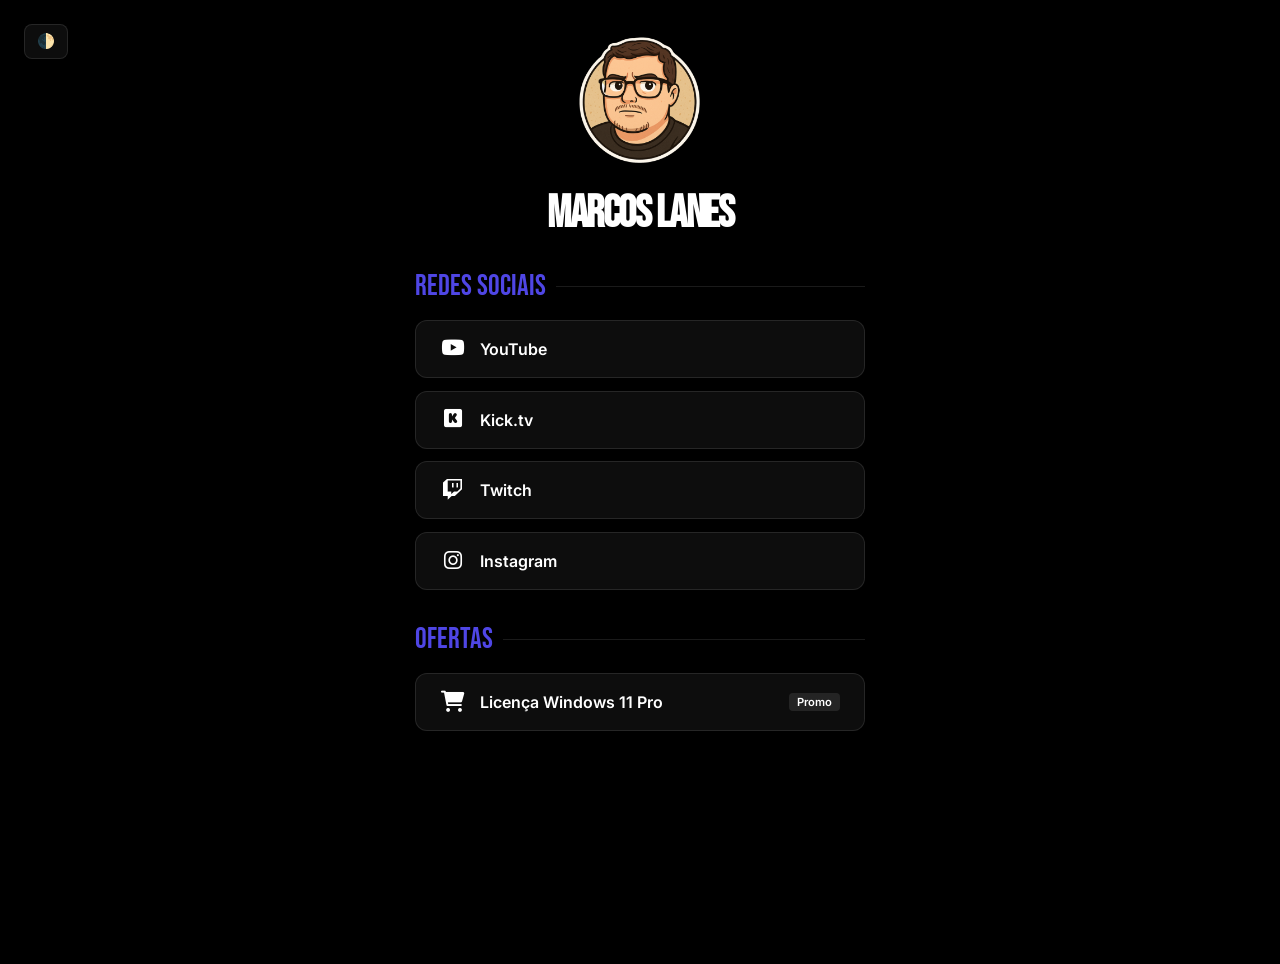
==== index.html @ e1189fed "Novo layout da homepage" ====
<!DOCTYPE html>
<html lang="pt-BR">
<head>
  <meta charset="UTF-8" />
  <meta name="viewport" content="width=device-width, initial-scale=1.0" />
  <title>Marcos Lanes | Links</title>
  <link rel="preconnect" href="https://fonts.googleapis.com">
  <link rel="preconnect" href="https://fonts.gstatic.com" crossorigin>
  <link href="https://fonts.googleapis.com/css2?family=Bebas+Neue&family=Inter:wght@400;600;800&display=swap" rel="stylesheet">
  <link rel="stylesheet" href="https://cdnjs.cloudflare.com/ajax/libs/font-awesome/6.0.0-beta3/css/all.min.css">
  <style>
    :root {
      --primary: #4f46e5;
      --bg: #000000;
      --text: #ffffff;
      --card-bg: rgba(255, 255, 255, 0.05);
      --card-border: rgba(255, 255, 255, 0.1);
    }

    .light-mode {
      --bg: #f4f4f4;
      --text: #1e1e1e;
      --card-bg: #ffffff;
      --card-border: #ddd;
    }

    body {
      margin: 0;
      padding: 2rem 0;
      font-family: 'Inter', sans-serif;
      background-color: var(--bg);
      color: var(--text);
      display: flex;
      flex-direction: column;
      align-items: center;
      min-height: 100vh;
      transition: background-color 0.3s, color 0.3s;
    }

    /* Botão de Tema */
    .toggle-theme {
      position: absolute;
      top: 1.5rem;
      left: 1.5rem;
      background: var(--card-bg);
      border: 1px solid var(--card-border);
      color: var(--text);
      padding: 8px 12px;
      border-radius: 8px;
      cursor: pointer;
      font-size: 0.9rem;
      font-weight: 600;
    }

    .container {
      width: 90%;
      max-width: 450px;
      text-align: center;
    }

    .profile-img {
      width: 140px;
      height: 140px;
      border-radius: 50%;
      margin-bottom: 1rem;
      animation: float 3s ease-in-out infinite;
    }

    @keyframes float {
      0%, 100% { transform: translateY(0); }
      50% { transform: translateY(-10px); }
    }

    /* Nome com Fonte Moderna */
    h1 {
      font-family: 'Bebas Neue', cursive;  
      font-size: 2.8rem;
      margin: 0;
      font-weight: 800;
      letter-spacing: -1.5px;
      line-height: 1;
    }

    .subtitle {
      font-size: 0.9rem;
      opacity: 0.6;
      margin: 0.5rem 0 2rem 0;
    }

    .section-title {
      font-family: 'Bebas Neue', cursive;
      font-size: 1.8rem;
      text-align: left;
      margin: 2rem 0 1rem;
      display: flex;
      align-items: center;
      gap: 10px;
      color: var(--primary);
    }

    .section-title::after {
      content: "";
      height: 1px;
      background: var(--card-border);
      flex-grow: 1;
    }

    .link-list {
      display: flex;
      flex-direction: column;
      gap: 0.8rem;
    }

    .item-card {
      display: flex;
      align-items: center;
      padding: 1.1rem 1.5rem;
      background: var(--card-bg);
      border: 1px solid var(--card-border);
      border-radius: 12px;
      text-decoration: none;
      color: inherit;
      font-weight: 600;
      transition: all 0.2s ease;
    }

    .item-card i {
      font-size: 1.3rem;
      width: 25px;
      margin-right: 15px;
    }

    .item-card:hover {
      background: var(--primary);
      color: white;
      transform: scale(1.02);
      border-color: transparent;
    }

    /* Hover Colors */
    .youtube:hover { background: #FF0000; }
    .kick:hover { background: #00E701; color: black; }
    .twitch:hover { background: #9146FF; }
    .instagram:hover { background: linear-gradient(45deg, #f09433, #dc2743, #bc1888); }

    .offer-tag {
      margin-left: auto;
      background: rgba(128, 128, 128, 0.2);
      padding: 2px 8px;
      border-radius: 4px;
      font-size: 0.7rem;
    }
  </style>
</head>
<body>

  <button class="toggle-theme" onclick="toggleTheme()">🌓</button>

  <div class="container">
    <img src="new_logo_lanes_01.png" alt="Marcos Lanes" class="profile-img" />
    <h1>Marcos Lanes</h1>
    <p class="subtitle"></p>

    <div class="section-title">Redes Sociais</div>
    <div class="link-list">
      <a href="https://www.youtube.com/@marcoslanes?sub_confirmation=1" class="item-card youtube" target="_blank">
        <i class="fab fa-youtube"></i> YouTube
      </a>
      <a href="https://www.kick.com/marcoslanes" class="item-card kick" target="_blank">
        <i class="fab fa-kickstarter"></i> Kick.tv
      </a>
      <a href="https://www.twitch.tv/marcoslanes" class="item-card twitch" target="_blank">
        <i class="fab fa-twitch"></i> Twitch
      </a>
      <a href="https://www.instagram.com/marcoslanes" class="item-card instagram" target="_blank">
        <i class="fab fa-instagram"></i> Instagram
      </a>
    </div>

    <div class="section-title">Ofertas</div>
    <div class="link-list">
      <a href="https://www.gvgmall.com/gvg/laneswin11" class="item-card" target="_blank">
        <i class="fas fa-shopping-cart"></i> Licença Windows 11 Pro 
        <span class="offer-tag">Promo</span>
      </a>
    </div>
  </div>

  <script>
    function toggleTheme() {
      document.body.classList.toggle('light-mode');
    }
  </script>
</body>
</html>
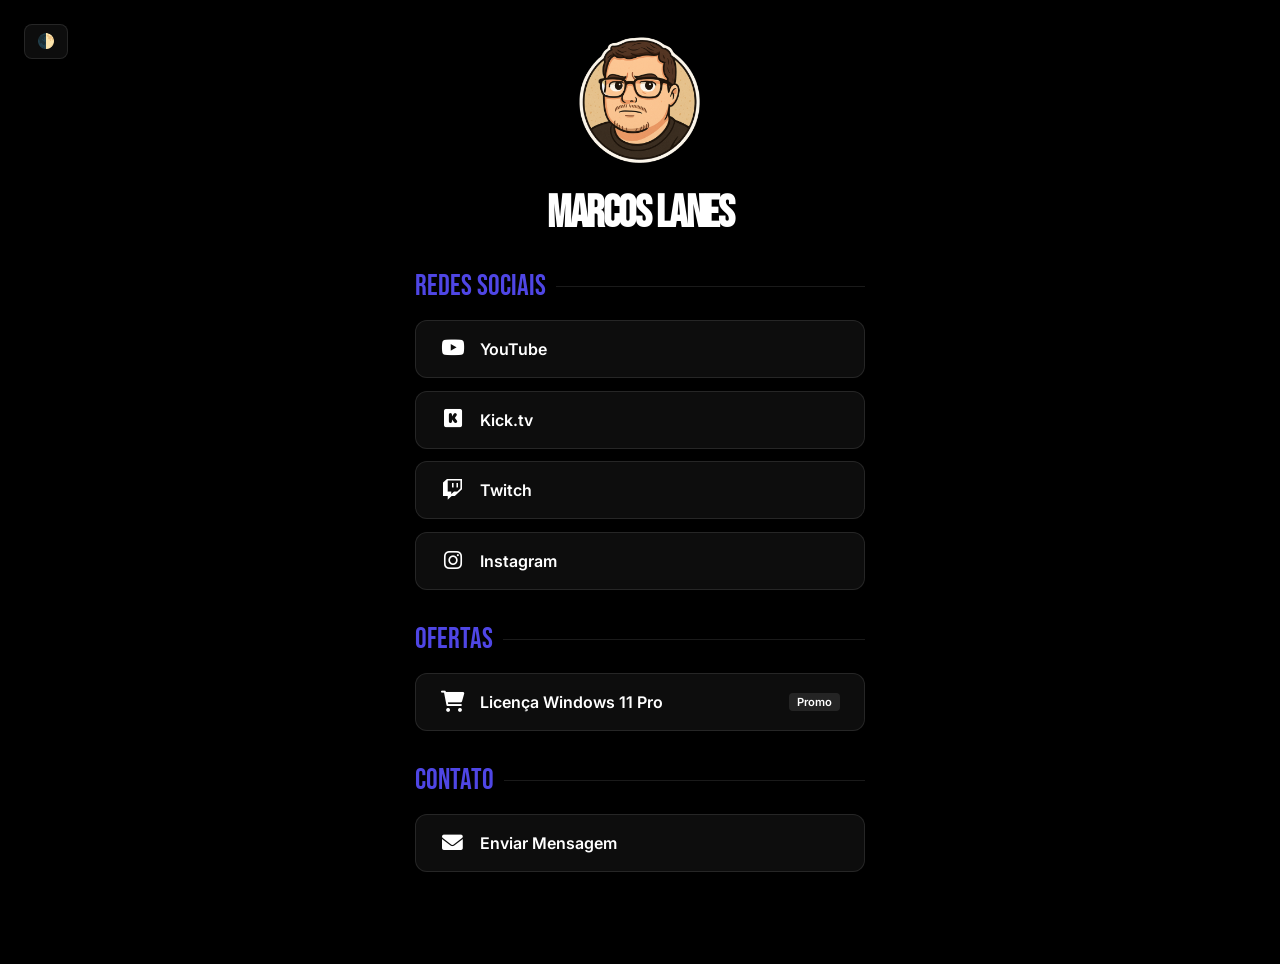
==== commit ce90c7d8: "update home page contato" ====
--- a/index.html
+++ b/index.html
@@ -71,7 +71,6 @@
       50% { transform: translateY(-10px); }
     }
 
-    /* Nome com Fonte Moderna */
     h1 {
       font-family: 'Bebas Neue', cursive;  
       font-size: 2.8rem;
@@ -142,6 +141,8 @@
     .kick:hover { background: #00E701; color: black; }
     .twitch:hover { background: #9146FF; }
     .instagram:hover { background: linear-gradient(45deg, #f09433, #dc2743, #bc1888); }
+    /* Estilo para o botão de contato */
+    .contact:hover { background: #2563eb; }
 
     .offer-tag {
       margin-left: auto;
@@ -184,6 +185,13 @@
         <span class="offer-tag">Promo</span>
       </a>
     </div>
+
+    <div class="section-title">Contato</div>
+    <div class="link-list">
+      <a href="contato.html" class="item-card contact">
+        <i class="fas fa-envelope"></i> Enviar Mensagem
+      </a>
+    </div>
   </div>
 
   <script>
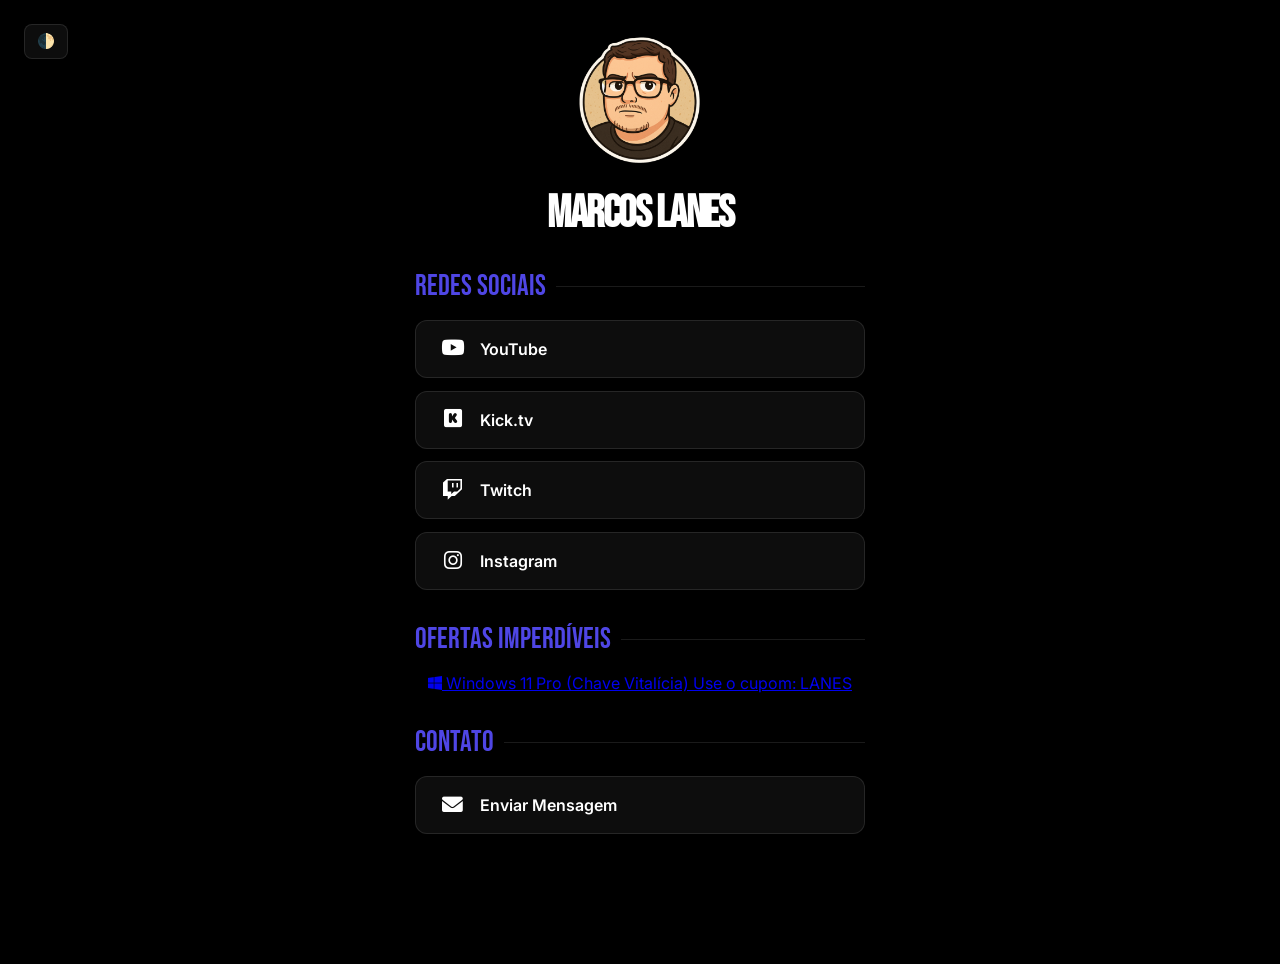
==== commit d3777833: "Update index homepage" ====
--- a/index.html
+++ b/index.html
@@ -178,13 +178,14 @@
       </a>
     </div>
 
-    <div class="section-title">Ofertas</div>
-    <div class="link-list">
-      <a href="https://www.gvgmall.com/gvg/laneswin11" class="item-card" target="_blank">
-        <i class="fas fa-shopping-cart"></i> Licença Windows 11 Pro 
-        <span class="offer-tag">Promo</span>
-      </a>
-    </div>
+    <div class="section-title">Ofertas Imperdíveis</div>
+<div class="link-list">
+  <a href="https://www.gvgmall.com/gvg/laneswin11" class="offer-card" target="_blank">
+    <i class="fab fa-windows"></i>
+    <span class="offer-title">Windows 11 Pro (Chave Vitalícia)</span>
+    <span class="offer-price">Use o cupom: LANES</span>
+  </a>
+</div>
 
     <div class="section-title">Contato</div>
     <div class="link-list">
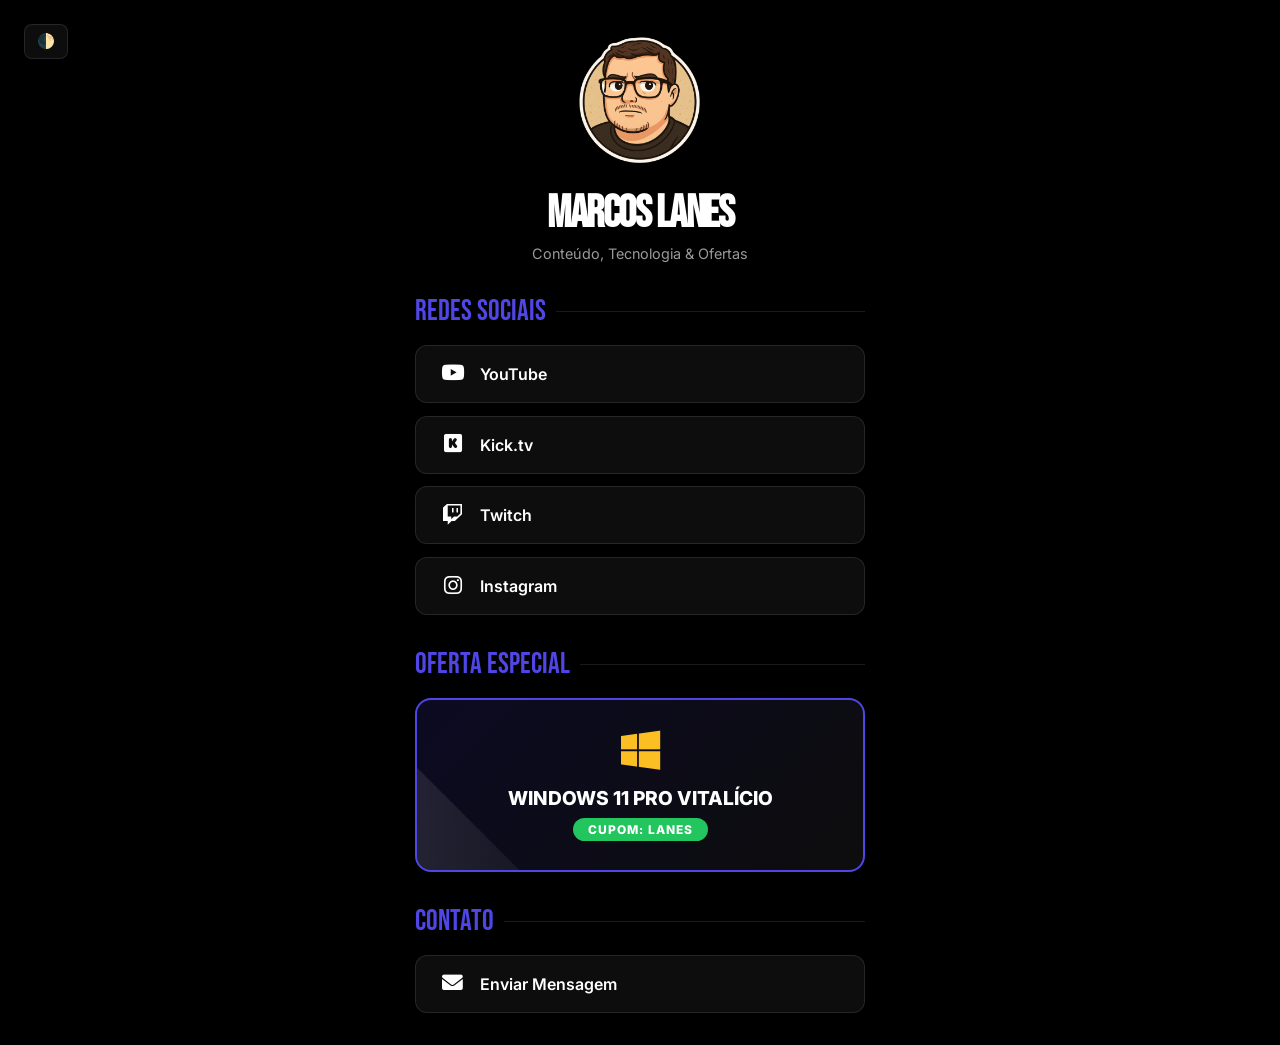
==== commit e57239d4: "Update estyle homepage" ====
--- a/index.html
+++ b/index.html
@@ -15,6 +15,7 @@
       --text: #ffffff;
       --card-bg: rgba(255, 255, 255, 0.05);
       --card-border: rgba(255, 255, 255, 0.1);
+      --success: #22c55e;
     }
 
     .light-mode {
@@ -37,7 +38,6 @@
       transition: background-color 0.3s, color 0.3s;
     }
 
-    /* Botão de Tema */
     .toggle-theme {
       position: absolute;
       top: 1.5rem;
@@ -50,6 +50,7 @@
       cursor: pointer;
       font-size: 0.9rem;
       font-weight: 600;
+      z-index: 10;
     }
 
     .container {
@@ -136,21 +137,76 @@
       border-color: transparent;
     }
 
-    /* Hover Colors */
+    /* Cores de Hover Específicas */
     .youtube:hover { background: #FF0000; }
     .kick:hover { background: #00E701; color: black; }
     .twitch:hover { background: #9146FF; }
     .instagram:hover { background: linear-gradient(45deg, #f09433, #dc2743, #bc1888); }
-    /* Estilo para o botão de contato */
-    .contact:hover { background: #2563eb; }
-
-    .offer-tag {
-      margin-left: auto;
-      background: rgba(128, 128, 128, 0.2);
-      padding: 2px 8px;
-      border-radius: 4px;
-      font-size: 0.7rem;
-    }
+
+    /* --- ESTILO DA THUMB DE OFERTA CHAMATIVA --- */
+    .offer-card {
+      display: flex;
+      flex-direction: column;
+      align-items: center;
+      padding: 1.8rem;
+      background: linear-gradient(135deg, rgba(79, 70, 229, 0.15) 0%, rgba(255, 255, 255, 0.05) 100%);
+      border: 2px solid var(--primary);
+      border-radius: 16px;
+      text-decoration: none;
+      color: inherit;
+      position: relative;
+      overflow: hidden;
+      transition: all 0.3s ease;
+    }
+
+    .offer-card:hover {
+      transform: scale(1.03);
+      box-shadow: 0 0 20px rgba(79, 70, 229, 0.4);
+    }
+
+    .offer-card i {
+      font-size: 2.8rem;
+      margin-bottom: 12px;
+      color: #fbbf24; /* Dourado */
+    }
+
+    .offer-title {
+      font-size: 1.2rem;
+      font-weight: 800;
+      margin-bottom: 8px;
+      text-transform: uppercase;
+    }
+
+    .offer-badge {
+      background: var(--success);
+      color: white;
+      padding: 4px 15px;
+      border-radius: 50px;
+      font-size: 0.75rem;
+      font-weight: 800;
+      letter-spacing: 1px;
+    }
+
+    /* Efeito de Brilho (Shine) */
+    .offer-card::after {
+      content: '';
+      position: absolute;
+      top: -50%;
+      left: -150%;
+      width: 200%;
+      height: 200%;
+      background: linear-gradient(45deg, transparent, rgba(255,255,255,0.2), transparent);
+      transform: rotate(45deg);
+      animation: shine 3.5s infinite;
+    }
+
+    @keyframes shine {
+      0% { left: -150%; }
+      20% { left: 150%; }
+      100% { left: 150%; }
+    }
+    /* ------------------------------------------ */
+
   </style>
 </head>
 <body>
@@ -160,7 +216,7 @@
   <div class="container">
     <img src="new_logo_lanes_01.png" alt="Marcos Lanes" class="profile-img" />
     <h1>Marcos Lanes</h1>
-    <p class="subtitle"></p>
+    <p class="subtitle">Conteúdo, Tecnologia & Ofertas</p>
 
     <div class="section-title">Redes Sociais</div>
     <div class="link-list">
@@ -178,18 +234,18 @@
       </a>
     </div>
 
-    <div class="section-title">Ofertas Imperdíveis</div>
-<div class="link-list">
-  <a href="https://www.gvgmall.com/gvg/laneswin11" class="offer-card" target="_blank">
-    <i class="fab fa-windows"></i>
-    <span class="offer-title">Windows 11 Pro (Chave Vitalícia)</span>
-    <span class="offer-price">Use o cupom: LANES</span>
-  </a>
-</div>
+    <div class="section-title">Oferta Especial</div>
+    <div class="link-list">
+      <a href="https://www.gvgmall.com/gvg/laneswin11" class="offer-card" target="_blank">
+        <i class="fab fa-windows"></i>
+        <span class="offer-title">Windows 11 Pro Vitalício</span>
+        <span class="offer-badge">CUPOM: LANES</span>
+      </a>
+    </div>
 
     <div class="section-title">Contato</div>
     <div class="link-list">
-      <a href="contato.html" class="item-card contact">
+      <a href="contato.html" class="item-card">
         <i class="fas fa-envelope"></i> Enviar Mensagem
       </a>
     </div>
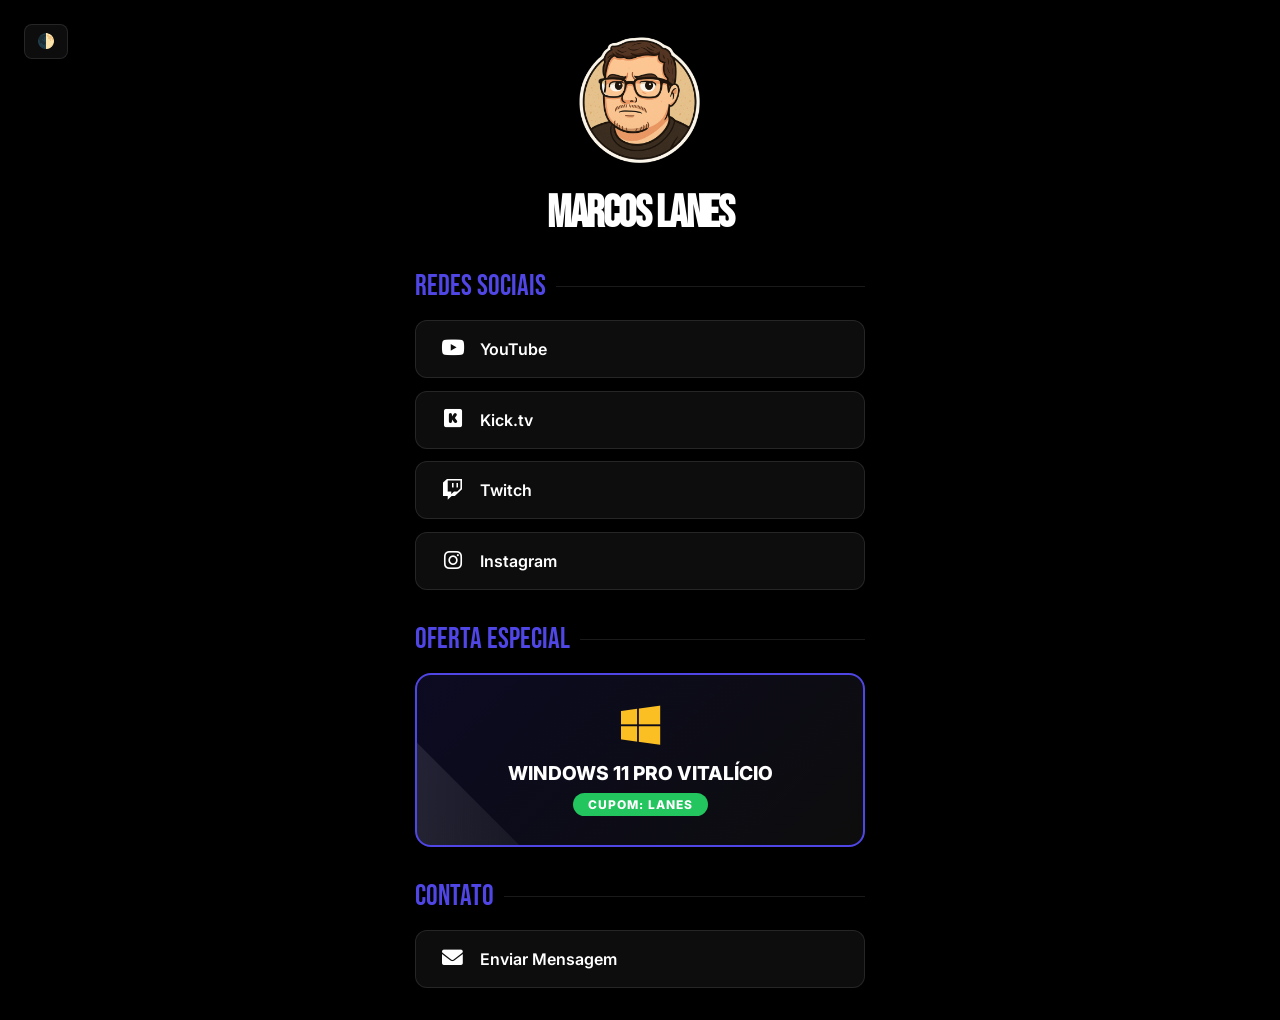
==== commit a5967200: "Update homepage" ====
--- a/index.html
+++ b/index.html
@@ -216,7 +216,7 @@
   <div class="container">
     <img src="new_logo_lanes_01.png" alt="Marcos Lanes" class="profile-img" />
     <h1>Marcos Lanes</h1>
-    <p class="subtitle">Conteúdo, Tecnologia & Ofertas</p>
+    <!-- <p class="subtitle">Conteúdo, Tecnologia & Ofertas</p> -->
 
     <div class="section-title">Redes Sociais</div>
     <div class="link-list">
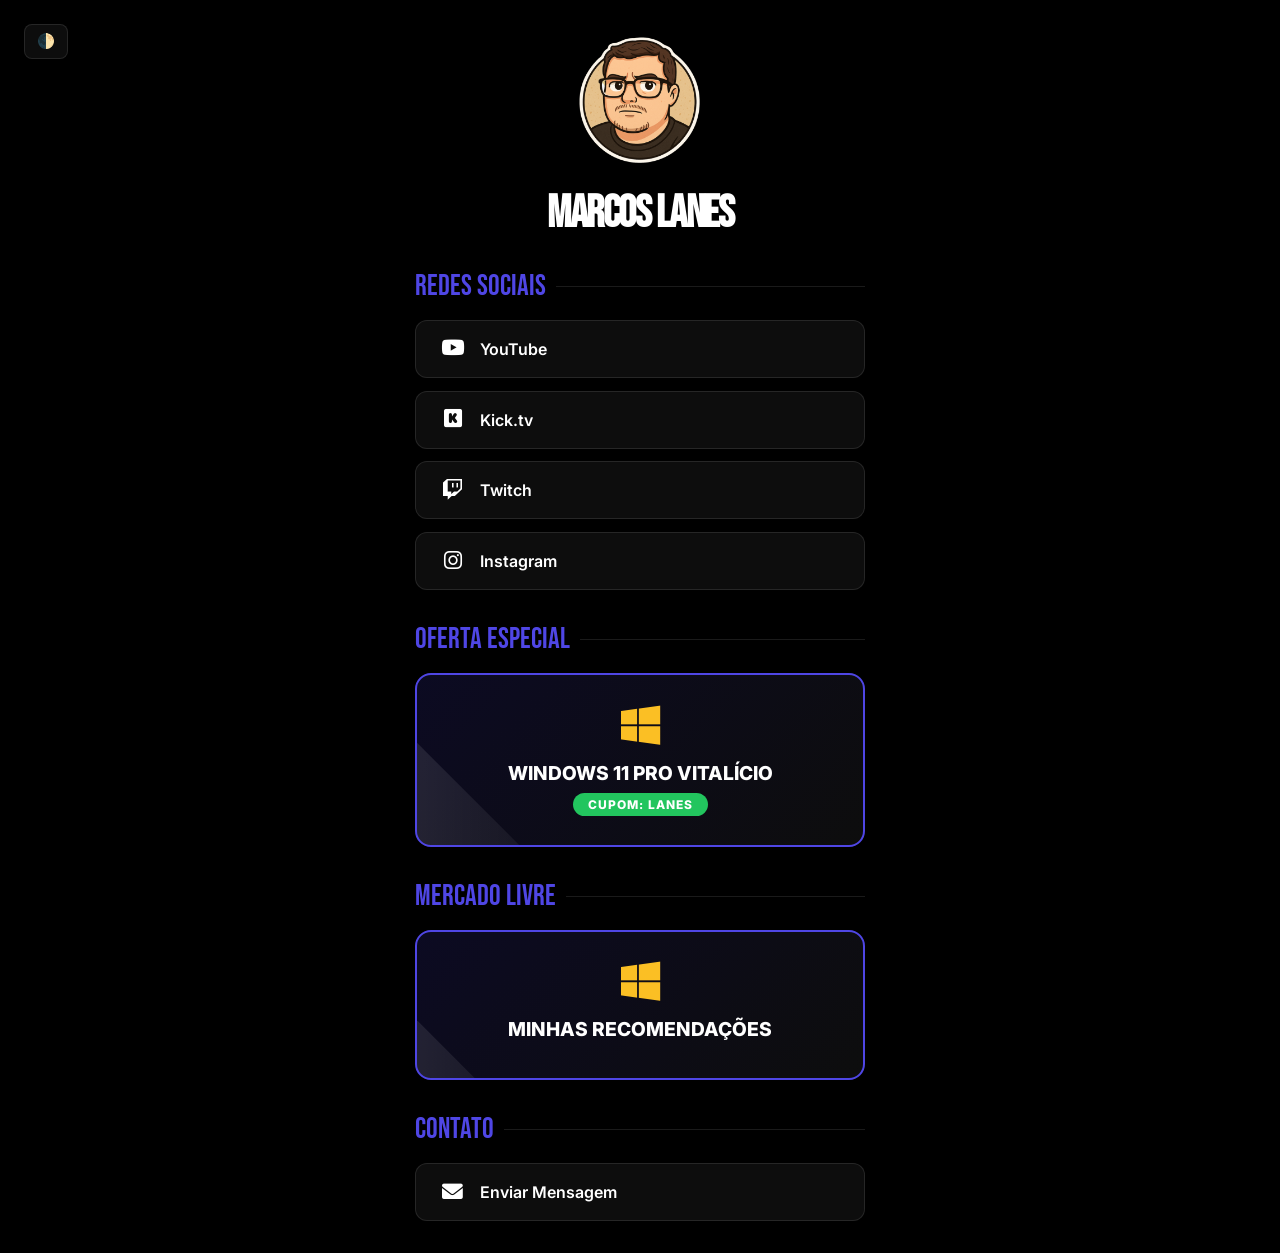
==== commit 072197e7: "Update homepage Promo" ====
--- a/index.html
+++ b/index.html
@@ -242,7 +242,14 @@
         <span class="offer-badge">CUPOM: LANES</span>
       </a>
     </div>
-
+    <div class="section-title">Mercado Livre</div>
+    <div class="link-list">
+      <a href="https://www.mercadolivre.com.br/social/marcoslanes/lists" class="offer-card" target="_blank">
+        <i class="fab fa-windows"></i>
+        <span class="offer-title">Minhas Recomendações</span>
+        <!-- <span class="offer-badge">CUPOM: LANES</span> -->
+      </a>
+    </div>
     <div class="section-title">Contato</div>
     <div class="link-list">
       <a href="contato.html" class="item-card">
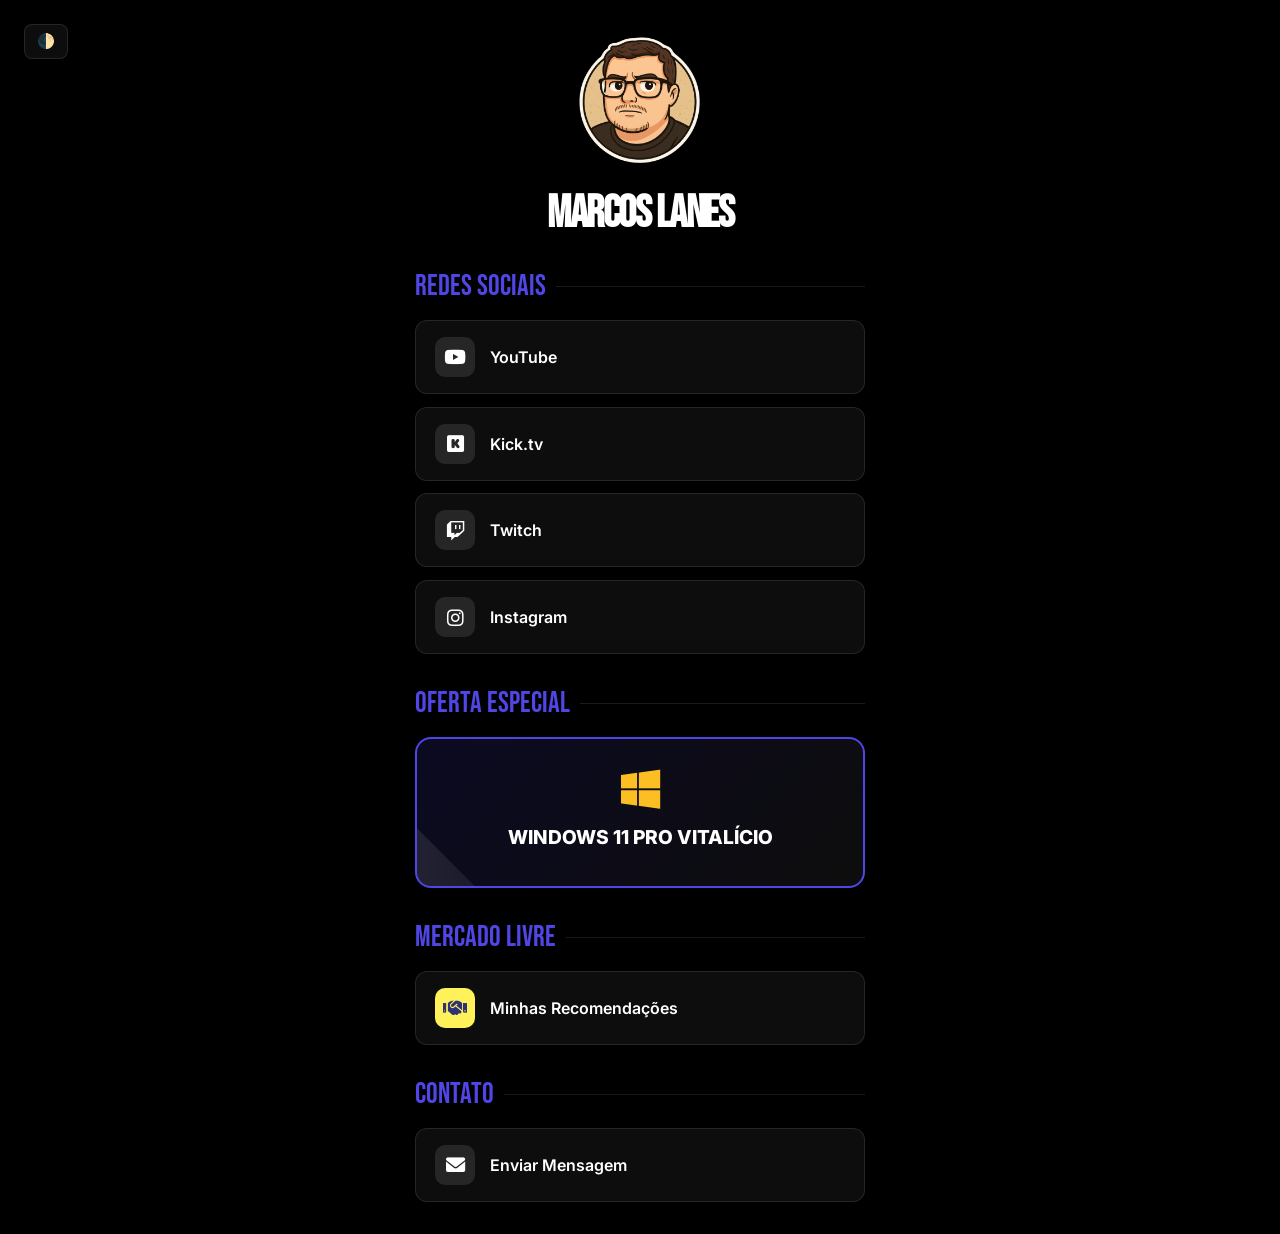
==== commit 30b812c1: "Update Home Update GVGMALL" ====
--- a/index.html
+++ b/index.html
@@ -16,6 +16,7 @@
       --card-bg: rgba(255, 255, 255, 0.05);
       --card-border: rgba(255, 255, 255, 0.1);
       --success: #22c55e;
+      --mercadolivre: #fff159;
     }
 
     .light-mode {
@@ -81,12 +82,6 @@
       line-height: 1;
     }
 
-    .subtitle {
-      font-size: 0.9rem;
-      opacity: 0.6;
-      margin: 0.5rem 0 2rem 0;
-    }
-
     .section-title {
       font-family: 'Bebas Neue', cursive;
       font-size: 1.8rem;
@@ -114,7 +109,7 @@
     .item-card {
       display: flex;
       align-items: center;
-      padding: 1.1rem 1.5rem;
+      padding: 1rem 1.2rem;
       background: var(--card-bg);
       border: 1px solid var(--card-border);
       border-radius: 12px;
@@ -124,10 +119,18 @@
       transition: all 0.2s ease;
     }
 
+    /* Estilização do ícone quadrado arredondado */
     .item-card i {
-      font-size: 1.3rem;
-      width: 25px;
+      font-size: 1.2rem;
+      width: 40px;
+      height: 40px;
       margin-right: 15px;
+      background: rgba(255, 255, 255, 0.1);
+      display: flex;
+      align-items: center;
+      justify-content: center;
+      border-radius: 10px; /* Cantos arredondados */
+      transition: all 0.2s ease;
     }
 
     .item-card:hover {
@@ -137,11 +140,22 @@
       border-color: transparent;
     }
 
-    /* Cores de Hover Específicas */
+    .item-card:hover i {
+      background: rgba(255, 255, 255, 0.2);
+    }
+
+    /* Cores de Hover Redes Sociais */
     .youtube:hover { background: #FF0000; }
     .kick:hover { background: #00E701; color: black; }
     .twitch:hover { background: #9146FF; }
     .instagram:hover { background: linear-gradient(45deg, #f09433, #dc2743, #bc1888); }
+
+    /* Estilo Especial Mercado Livre */
+    .mercado-livre:hover { 
+        background: var(--mercadolivre); 
+        color: #2d3277; 
+    }
+    .mercado-livre i { color: #2d3277; background: #fff159; }
 
     /* --- ESTILO DA THUMB DE OFERTA CHAMATIVA --- */
     .offer-card {
@@ -167,7 +181,9 @@
     .offer-card i {
       font-size: 2.8rem;
       margin-bottom: 12px;
-      color: #fbbf24; /* Dourado */
+      color: #fbbf24;
+      background: none; /* Remove o fundo quadrado para o card de oferta grande */
+      width: auto; height: auto;
     }
 
     .offer-title {
@@ -187,7 +203,12 @@
       letter-spacing: 1px;
     }
 
-    /* Efeito de Brilho (Shine) */
+    @keyframes shine {
+      0% { left: -150%; }
+      20% { left: 150%; }
+      100% { left: 150%; }
+    }
+
     .offer-card::after {
       content: '';
       position: absolute;
@@ -199,14 +220,6 @@
       transform: rotate(45deg);
       animation: shine 3.5s infinite;
     }
-
-    @keyframes shine {
-      0% { left: -150%; }
-      20% { left: 150%; }
-      100% { left: 150%; }
-    }
-    /* ------------------------------------------ */
-
   </style>
 </head>
 <body>
@@ -216,7 +229,6 @@
   <div class="container">
     <img src="new_logo_lanes_01.png" alt="Marcos Lanes" class="profile-img" />
     <h1>Marcos Lanes</h1>
-    <!-- <p class="subtitle">Conteúdo, Tecnologia & Ofertas</p> -->
 
     <div class="section-title">Redes Sociais</div>
     <div class="link-list">
@@ -239,17 +251,16 @@
       <a href="https://www.gvgmall.com/gvg/laneswin11" class="offer-card" target="_blank">
         <i class="fab fa-windows"></i>
         <span class="offer-title">Windows 11 Pro Vitalício</span>
-        <span class="offer-badge">CUPOM: LANES</span>
-      </a>
-    </div>
+      </a>
+    </div>
+
     <div class="section-title">Mercado Livre</div>
     <div class="link-list">
-      <a href="https://www.mercadolivre.com.br/social/marcoslanes/lists" class="offer-card" target="_blank">
-        <i class="fab fa-windows"></i>
-        <span class="offer-title">Minhas Recomendações</span>
-        <!-- <span class="offer-badge">CUPOM: LANES</span> -->
-      </a>
-    </div>
+      <a href="https://www.mercadolivre.com.br/social/marcoslanes/lists" class="item-card mercado-livre" target="_blank">
+        <i class="fas fa-handshake"></i> Minhas Recomendações
+      </a>
+    </div>
+
     <div class="section-title">Contato</div>
     <div class="link-list">
       <a href="contato.html" class="item-card">
@@ -264,4 +275,4 @@
     }
   </script>
 </body>
-</html>+</html>
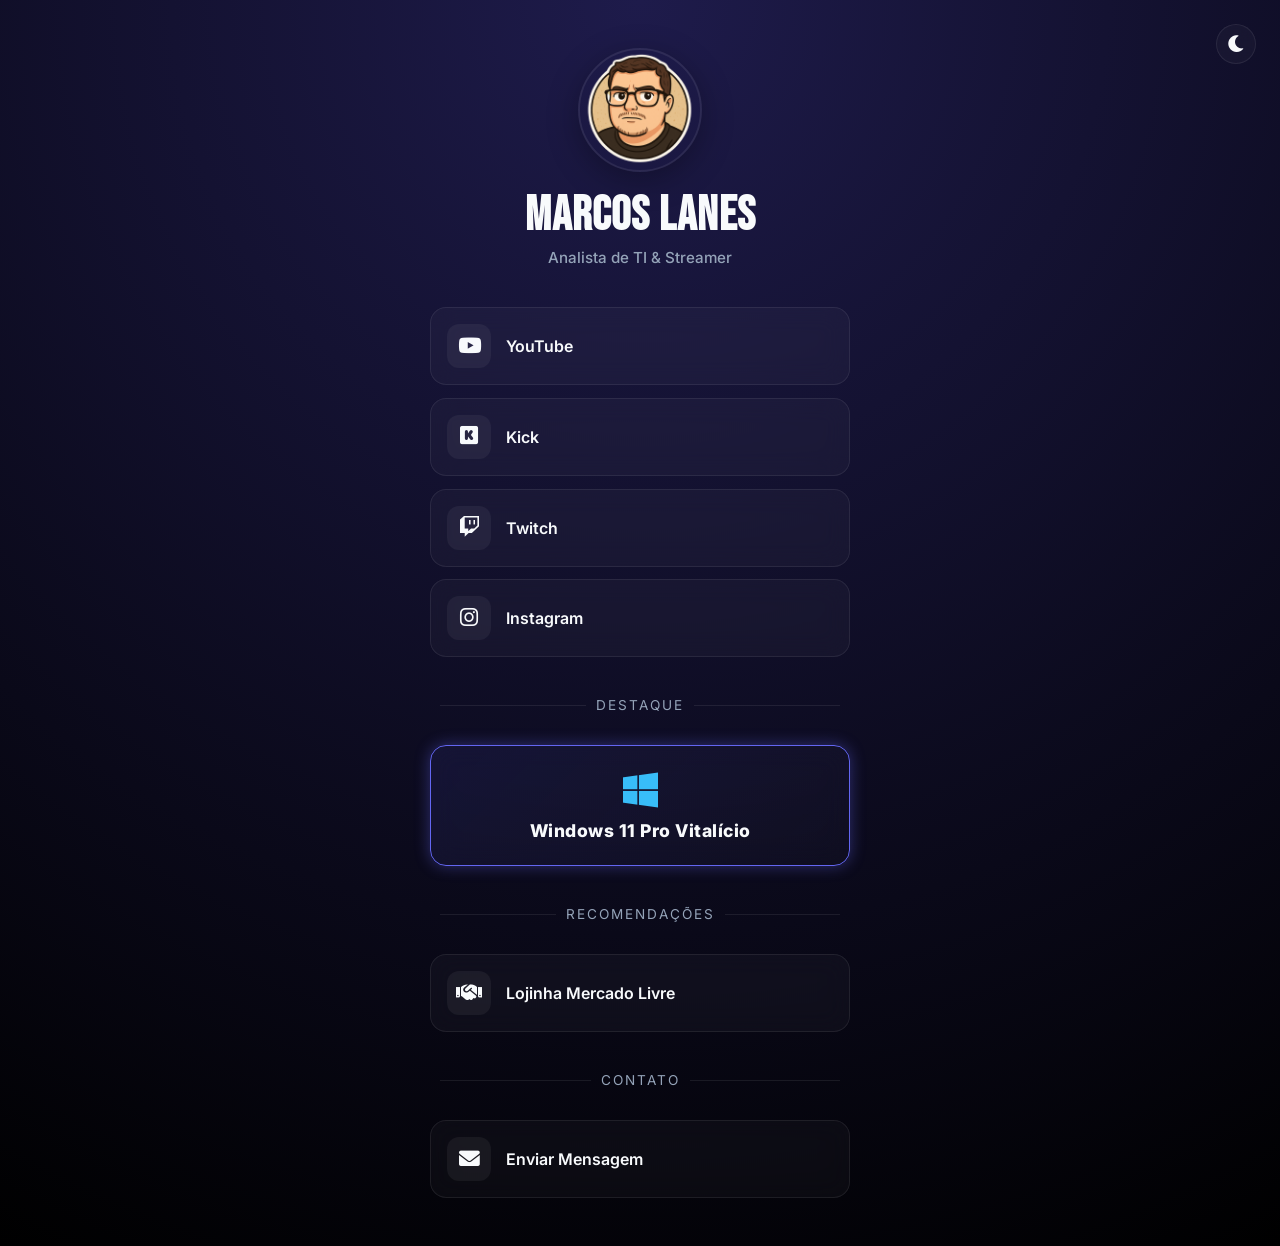
==== commit d80b192f: "Update index.html" ====
--- a/index.html
+++ b/index.html
@@ -6,237 +6,236 @@
   <title>Marcos Lanes | Links</title>
   <link rel="preconnect" href="https://fonts.googleapis.com">
   <link rel="preconnect" href="https://fonts.gstatic.com" crossorigin>
-  <link href="https://fonts.googleapis.com/css2?family=Bebas+Neue&family=Inter:wght@400;600;800&display=swap" rel="stylesheet">
+  <link href="https://fonts.googleapis.com/css2?family=Bebas+Neue&family=Inter:wght@400;500;600;800&display=swap" rel="stylesheet">
   <link rel="stylesheet" href="https://cdnjs.cloudflare.com/ajax/libs/font-awesome/6.0.0-beta3/css/all.min.css">
   <style>
     :root {
-      --primary: #4f46e5;
-      --bg: #000000;
-      --text: #ffffff;
-      --card-bg: rgba(255, 255, 255, 0.05);
-      --card-border: rgba(255, 255, 255, 0.1);
-      --success: #22c55e;
-      --mercadolivre: #fff159;
+      --primary: #6366f1;
+      --primary-glow: rgba(99, 102, 241, 0.4);
+      --bg-gradient: radial-gradient(circle at top, #1e1b4b, #000000);
+      --text: #f8fafc;
+      --text-muted: #94a3b8;
+      --card-bg: rgba(255, 255, 255, 0.03);
+      --card-border: rgba(255, 255, 255, 0.08);
+      --success: #10b981;
     }
 
     .light-mode {
-      --bg: #f4f4f4;
-      --text: #1e1e1e;
-      --card-bg: #ffffff;
-      --card-border: #ddd;
+      --bg-gradient: radial-gradient(circle at top, #e0e7ff, #f8fafc);
+      --text: #0f172a;
+      --text-muted: #475569;
+      --card-bg: rgba(255, 255, 255, 0.6);
+      --card-border: rgba(0, 0, 0, 0.05);
     }
 
     body {
       margin: 0;
-      padding: 2rem 0;
+      padding: 3rem 1rem;
       font-family: 'Inter', sans-serif;
-      background-color: var(--bg);
+      background: var(--bg-gradient);
       color: var(--text);
       display: flex;
       flex-direction: column;
       align-items: center;
       min-height: 100vh;
-      transition: background-color 0.3s, color 0.3s;
+      box-sizing: border-box;
+      transition: background 0.5s ease, color 0.5s ease;
     }
 
     .toggle-theme {
       position: absolute;
       top: 1.5rem;
-      left: 1.5rem;
+      right: 1.5rem;
       background: var(--card-bg);
+      backdrop-filter: blur(10px);
       border: 1px solid var(--card-border);
       color: var(--text);
-      padding: 8px 12px;
-      border-radius: 8px;
+      width: 40px;
+      height: 40px;
+      border-radius: 50%;
       cursor: pointer;
-      font-size: 0.9rem;
-      font-weight: 600;
-      z-index: 10;
+      display: flex;
+      align-items: center;
+      justify-content: center;
+      font-size: 1.2rem;
+      transition: transform 0.3s ease;
+    }
+
+    .toggle-theme:hover {
+      transform: rotate(15deg) scale(1.1);
     }
 
     .container {
-      width: 90%;
-      max-width: 450px;
+      width: 100%;
+      max-width: 420px;
       text-align: center;
+      display: flex;
+      flex-direction: column;
+      gap: 1.5rem;
+    }
+
+    header {
+      margin-bottom: 1rem;
     }
 
     .profile-img {
-      width: 140px;
-      height: 140px;
+      width: 120px;
+      height: 120px;
       border-radius: 50%;
+      object-fit: cover;
       margin-bottom: 1rem;
-      animation: float 3s ease-in-out infinite;
+      border: 2px solid var(--card-border);
+      box-shadow: 0 8px 32px rgba(0, 0, 0, 0.3);
+      animation: float 4s ease-in-out infinite;
     }
 
     @keyframes float {
       0%, 100% { transform: translateY(0); }
-      50% { transform: translateY(-10px); }
+      50% { transform: translateY(-8px); }
     }
 
     h1 {
-      font-family: 'Bebas Neue', cursive;  
-      font-size: 2.8rem;
+      font-family: 'Bebas Neue', sans-serif;  
+      font-size: 3rem;
       margin: 0;
+      letter-spacing: 1px;
+      line-height: 1;
+    }
+
+    .bio {
+      font-size: 0.95rem;
+      color: var(--text-muted);
+      margin: 0.5rem 0 0;
+      font-weight: 500;
+    }
+
+    .link-group {
+      display: flex;
+      flex-direction: column;
+      gap: 0.8rem;
+    }
+
+    .item-card {
+      display: flex;
+      align-items: center;
+      padding: 1rem;
+      background: var(--card-bg);
+      backdrop-filter: blur(12px);
+      -webkit-backdrop-filter: blur(12px);
+      border: 1px solid var(--card-border);
+      border-radius: 16px;
+      text-decoration: none;
+      color: var(--text);
+      font-weight: 600;
+      font-size: 1rem;
+      transition: all 0.3s cubic-bezier(0.4, 0, 0.2, 1);
+      position: relative;
+      overflow: hidden;
+    }
+
+    .item-card i {
+      font-size: 1.3rem;
+      width: 44px;
+      height: 44px;
+      margin-right: 15px;
+      background: rgba(255, 255, 255, 0.05);
+      display: flex;
+      align-items: center;
+      justify-content: center;
+      border-radius: 12px;
+      transition: all 0.3s ease;
+    }
+
+    .item-card:hover {
+      transform: translateY(-3px);
+      background: rgba(255, 255, 255, 0.08);
+    }
+
+    /* Cores de Hover Específicas com Glow */
+    .youtube:hover { border-color: #ff0000; box-shadow: 0 4px 20px rgba(255, 0, 0, 0.2); }
+    .youtube:hover i { color: #ff0000; background: rgba(255, 0, 0, 0.1); }
+    
+    .kick:hover { border-color: #53fc18; box-shadow: 0 4px 20px rgba(83, 252, 24, 0.2); }
+    .kick:hover i { color: #53fc18; background: rgba(83, 252, 24, 0.1); }
+    
+    .twitch:hover { border-color: #9146FF; box-shadow: 0 4px 20px rgba(145, 70, 255, 0.2); }
+    .twitch:hover i { color: #9146FF; background: rgba(145, 70, 255, 0.1); }
+    
+    .instagram:hover { border-color: #e1306c; box-shadow: 0 4px 20px rgba(225, 48, 108, 0.2); }
+    .instagram:hover i { color: #e1306c; background: rgba(225, 48, 108, 0.1); }
+
+    .mercadolivre:hover { border-color: #ffe600; box-shadow: 0 4px 20px rgba(255, 230, 0, 0.2); }
+    .mercadolivre:hover i { color: #ffe600; background: rgba(255, 230, 0, 0.1); }
+
+    /* Card de Oferta Modernizado */
+    .offer-card {
+      background: linear-gradient(135deg, rgba(99, 102, 241, 0.1) 0%, rgba(255, 255, 255, 0.02) 100%);
+      border: 1px solid var(--primary);
+      flex-direction: column;
+      padding: 1.5rem;
+      text-align: center;
+      box-shadow: 0 0 15px var(--primary-glow);
+    }
+
+    .offer-card i {
+      background: transparent;
+      font-size: 2.5rem;
+      color: #38bdf8;
+      width: auto;
+      height: auto;
+      margin: 0 0 10px 0;
+    }
+
+    .offer-card .offer-title {
       font-weight: 800;
-      letter-spacing: -1.5px;
-      line-height: 1;
-    }
-
-    .section-title {
-      font-family: 'Bebas Neue', cursive;
-      font-size: 1.8rem;
-      text-align: left;
-      margin: 2rem 0 1rem;
-      display: flex;
-      align-items: center;
-      gap: 10px;
-      color: var(--primary);
-    }
-
-    .section-title::after {
-      content: "";
+      font-size: 1.1rem;
+      letter-spacing: 0.5px;
+    }
+
+    .offer-card:hover {
+      transform: translateY(-4px) scale(1.02);
+      box-shadow: 0 8px 25px var(--primary-glow);
+      background: linear-gradient(135deg, rgba(99, 102, 241, 0.2) 0%, rgba(255, 255, 255, 0.05) 100%);
+    }
+
+    .divider {
+      display: flex;
+      align-items: center;
+      font-size: 0.85rem;
+      color: var(--text-muted);
+      text-transform: uppercase;
+      letter-spacing: 2px;
+      margin: 1rem 0 0.5rem;
+    }
+    
+    .divider::before, .divider::after {
+      content: '';
+      flex: 1;
       height: 1px;
       background: var(--card-border);
-      flex-grow: 1;
-    }
-
-    .link-list {
-      display: flex;
-      flex-direction: column;
-      gap: 0.8rem;
-    }
-
-    .item-card {
-      display: flex;
-      align-items: center;
-      padding: 1rem 1.2rem;
-      background: var(--card-bg);
-      border: 1px solid var(--card-border);
-      border-radius: 12px;
-      text-decoration: none;
-      color: inherit;
-      font-weight: 600;
-      transition: all 0.2s ease;
-    }
-
-    /* Estilização do ícone quadrado arredondado */
-    .item-card i {
-      font-size: 1.2rem;
-      width: 40px;
-      height: 40px;
-      margin-right: 15px;
-      background: rgba(255, 255, 255, 0.1);
-      display: flex;
-      align-items: center;
-      justify-content: center;
-      border-radius: 10px; /* Cantos arredondados */
-      transition: all 0.2s ease;
-    }
-
-    .item-card:hover {
-      background: var(--primary);
-      color: white;
-      transform: scale(1.02);
-      border-color: transparent;
-    }
-
-    .item-card:hover i {
-      background: rgba(255, 255, 255, 0.2);
-    }
-
-    /* Cores de Hover Redes Sociais */
-    .youtube:hover { background: #FF0000; }
-    .kick:hover { background: #00E701; color: black; }
-    .twitch:hover { background: #9146FF; }
-    .instagram:hover { background: linear-gradient(45deg, #f09433, #dc2743, #bc1888); }
-
-    /* Estilo Especial Mercado Livre */
-    .mercado-livre:hover { 
-        background: var(--mercadolivre); 
-        color: #2d3277; 
-    }
-    .mercado-livre i { color: #2d3277; background: #fff159; }
-
-    /* --- ESTILO DA THUMB DE OFERTA CHAMATIVA --- */
-    .offer-card {
-      display: flex;
-      flex-direction: column;
-      align-items: center;
-      padding: 1.8rem;
-      background: linear-gradient(135deg, rgba(79, 70, 229, 0.15) 0%, rgba(255, 255, 255, 0.05) 100%);
-      border: 2px solid var(--primary);
-      border-radius: 16px;
-      text-decoration: none;
-      color: inherit;
-      position: relative;
-      overflow: hidden;
-      transition: all 0.3s ease;
-    }
-
-    .offer-card:hover {
-      transform: scale(1.03);
-      box-shadow: 0 0 20px rgba(79, 70, 229, 0.4);
-    }
-
-    .offer-card i {
-      font-size: 2.8rem;
-      margin-bottom: 12px;
-      color: #fbbf24;
-      background: none; /* Remove o fundo quadrado para o card de oferta grande */
-      width: auto; height: auto;
-    }
-
-    .offer-title {
-      font-size: 1.2rem;
-      font-weight: 800;
-      margin-bottom: 8px;
-      text-transform: uppercase;
-    }
-
-    .offer-badge {
-      background: var(--success);
-      color: white;
-      padding: 4px 15px;
-      border-radius: 50px;
-      font-size: 0.75rem;
-      font-weight: 800;
-      letter-spacing: 1px;
-    }
-
-    @keyframes shine {
-      0% { left: -150%; }
-      20% { left: 150%; }
-      100% { left: 150%; }
-    }
-
-    .offer-card::after {
-      content: '';
-      position: absolute;
-      top: -50%;
-      left: -150%;
-      width: 200%;
-      height: 200%;
-      background: linear-gradient(45deg, transparent, rgba(255,255,255,0.2), transparent);
-      transform: rotate(45deg);
-      animation: shine 3.5s infinite;
+      margin: 0 10px;
     }
   </style>
 </head>
 <body>
 
-  <button class="toggle-theme" onclick="toggleTheme()">🌓</button>
+  <button class="toggle-theme" onclick="toggleTheme()" aria-label="Alternar Tema">
+    <i class="fas fa-moon" id="theme-icon"></i>
+  </button>
 
   <div class="container">
-    <img src="new_logo_lanes_01.png" alt="Marcos Lanes" class="profile-img" />
-    <h1>Marcos Lanes</h1>
-
-    <div class="section-title">Redes Sociais</div>
-    <div class="link-list">
+    <header>
+      <img src="new_logo_lanes_01.png" alt="Marcos Lanes" class="profile-img" />
+      <h1>Marcos Lanes</h1>
+      <p class="bio">Analista de TI & Streamer</p>
+    </header>
+
+    <div class="link-group">
       <a href="https://www.youtube.com/@marcoslanes?sub_confirmation=1" class="item-card youtube" target="_blank">
         <i class="fab fa-youtube"></i> YouTube
       </a>
       <a href="https://www.kick.com/marcoslanes" class="item-card kick" target="_blank">
-        <i class="fab fa-kickstarter"></i> Kick.tv
+        <i class="fab fa-kickstarter"></i> Kick
       </a>
       <a href="https://www.twitch.tv/marcoslanes" class="item-card twitch" target="_blank">
         <i class="fab fa-twitch"></i> Twitch
@@ -246,23 +245,26 @@
       </a>
     </div>
 
-    <div class="section-title">Oferta Especial</div>
-    <div class="link-list">
-      <a href="https://www.gvgmall.com/gvg/laneswin11" class="offer-card" target="_blank">
+    <div class="divider">Destaque</div>
+    
+    <div class="link-group">
+      <a href="https://www.gvgmall.com/gvg/laneswin11" class="item-card offer-card" target="_blank">
         <i class="fab fa-windows"></i>
         <span class="offer-title">Windows 11 Pro Vitalício</span>
       </a>
     </div>
 
-    <div class="section-title">Mercado Livre</div>
-    <div class="link-list">
-      <a href="https://www.mercadolivre.com.br/social/marcoslanes/lists" class="item-card mercado-livre" target="_blank">
-        <i class="fas fa-handshake"></i> Minhas Recomendações
-      </a>
-    </div>
-
-    <div class="section-title">Contato</div>
-    <div class="link-list">
+    <div class="divider">Recomendações</div>
+
+    <div class="link-group">
+      <a href="https://www.mercadolivre.com.br/social/marcoslanes/lists" class="item-card mercadolivre" target="_blank">
+        <i class="fas fa-handshake"></i> Lojinha Mercado Livre
+      </a>
+    </div>
+
+    <div class="divider">Contato</div>
+
+    <div class="link-group">
       <a href="contato.html" class="item-card">
         <i class="fas fa-envelope"></i> Enviar Mensagem
       </a>
@@ -272,6 +274,14 @@
   <script>
     function toggleTheme() {
       document.body.classList.toggle('light-mode');
+      const icon = document.getElementById('theme-icon');
+      if (document.body.classList.contains('light-mode')) {
+        icon.classList.remove('fa-moon');
+        icon.classList.add('fa-sun');
+      } else {
+        icon.classList.remove('fa-sun');
+        icon.classList.add('fa-moon');
+      }
     }
   </script>
 </body>
